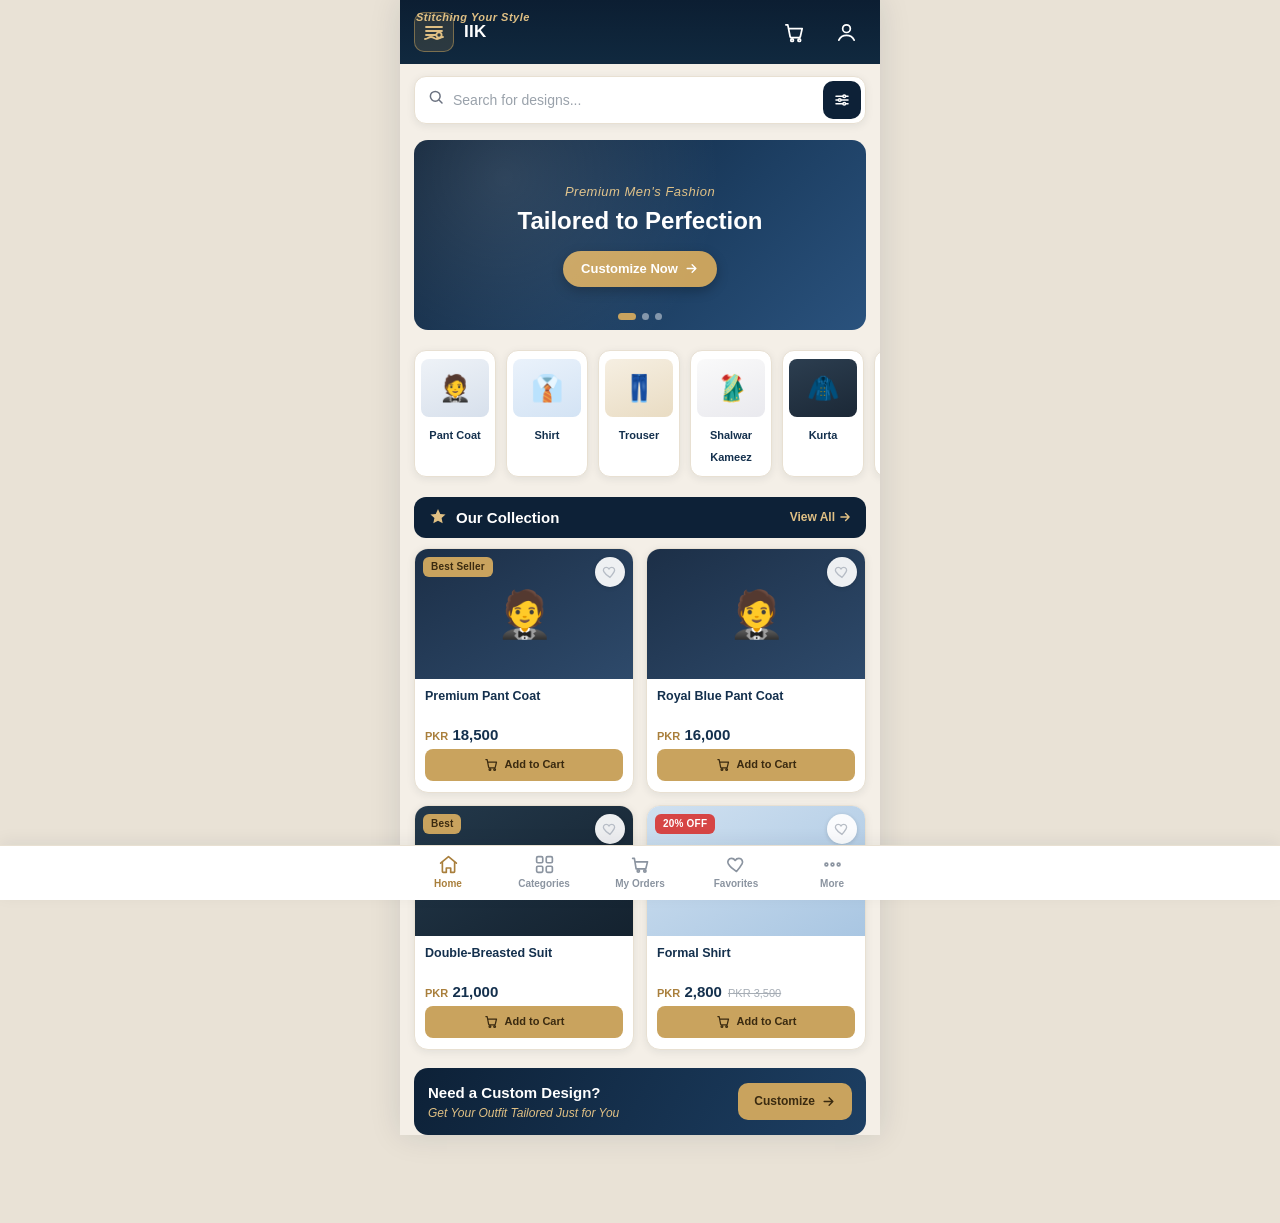
==== home.html @ 9b512584 "Add IIK storefront home page and complete shopping app - New single-page storefront: home.html, css/" ====
<!DOCTYPE html>
<html lang="en">
<head>
  <meta charset="utf-8">
  <meta name="viewport" content="width=device-width, initial-scale=1, viewport-fit=cover">
  <meta name="theme-color" content="#0d2137">
  <meta name="description" content="IIK — Stitching Your Style. Premium men's fashion and custom tailoring.">
  <title>IIK — Stitching Your Style</title>
  <link rel="manifest" href="manifest.json">
  <link rel="stylesheet" href="css/home.css">
</head>
<body>
<div class="shell">

  <!-- ===== Top bar ===== -->
  <header class="topbar">
    <div class="brand">
      <span class="logo" aria-hidden="true">
        <svg viewBox="0 0 24 24" fill="none" stroke="currentColor" stroke-width="1.8" stroke-linecap="round" stroke-linejoin="round">
          <path d="M4 7h16M4 11h16M4 15h10"/>
          <circle cx="17" cy="15" r="2.6"/>
          <path d="M3 19c3 0 3-2 6-2s3 2 6 2 3-2 6-2"/>
        </svg>
      </span>
      <span class="titles">
        <span class="name">IIK</span>
        <span class="tag">Stitching Your Style</span>
      </span>
    </div>
    <div class="top-actions">
      <button class="icon-btn" id="cartBtn" aria-label="Cart">
        <svg viewBox="0 0 24 24" fill="none" stroke="currentColor" stroke-width="1.8" stroke-linecap="round" stroke-linejoin="round">
          <path d="M3 4h2l2.4 12.2a1.5 1.5 0 0 0 1.5 1.2h7.7a1.5 1.5 0 0 0 1.5-1.2L20 8H6"/>
          <circle cx="9.5" cy="20" r="1.4"/><circle cx="17" cy="20" r="1.4"/>
        </svg>
        <span class="badge" id="cartCount">0</span>
      </button>
      <button class="icon-btn" id="accountBtn" aria-label="Account">
        <svg viewBox="0 0 24 24" fill="none" stroke="currentColor" stroke-width="1.8" stroke-linecap="round" stroke-linejoin="round">
          <circle cx="12" cy="8" r="4"/><path d="M4 20c1.5-3.4 4.4-5 8-5s6.5 1.6 8 5"/>
        </svg>
      </button>
    </div>
  </header>

  <!-- ===== Search ===== -->
  <div class="search-wrap">
    <label class="search">
      <span class="mag"><svg viewBox="0 0 24 24" fill="none" stroke="currentColor" stroke-width="2" stroke-linecap="round"><circle cx="11" cy="11" r="6.5"/><path d="m20 20-3.6-3.6"/></svg></span>
      <input type="search" id="searchInput" placeholder="Search for designs..." aria-label="Search for designs">
      <button class="filter" aria-label="Filters">
        <svg viewBox="0 0 24 24" fill="none" stroke="currentColor" stroke-width="2" stroke-linecap="round"><path d="M4 7h9M17 7h3M4 12h3M11 12h9M4 17h9M17 17h3"/><circle cx="15" cy="7" r="1.8"/><circle cx="9" cy="12" r="1.8"/><circle cx="15" cy="17" r="1.8"/></svg>
      </button>
    </label>
  </div>

  <!-- ===== Views ===== -->
  <main id="views">

    <!-- Home -->
    <section class="view" id="view-home">
      <div class="hero" id="hero">
        <div class="track" id="heroTrack">
          <div class="slide s1">
            <span class="kicker">Premium Men's Fashion</span>
            <span class="title">Tailored to Perfection</span>
            <button class="cta">Customize Now
              <svg viewBox="0 0 24 24" fill="none" stroke="currentColor" stroke-width="2.2" stroke-linecap="round" stroke-linejoin="round"><path d="M5 12h14m-6-6 6 6-6 6"/></svg>
            </button>
          </div>
          <div class="slide s2">
            <span class="kicker">Wedding &amp; Events</span>
            <span class="title">Made-to-Measure Suits</span>
            <button class="cta">Book a Fitting
              <svg viewBox="0 0 24 24" fill="none" stroke="currentColor" stroke-width="2.2" stroke-linecap="round" stroke-linejoin="round"><path d="M5 12h14m-6-6 6 6-6 6"/></svg>
            </button>
          </div>
          <div class="slide s3">
            <span class="kicker">Festive Collection</span>
            <span class="title">Elegant Shalwar Kameez</span>
            <button class="cta">Shop Now
              <svg viewBox="0 0 24 24" fill="none" stroke="currentColor" stroke-width="2.2" stroke-linecap="round" stroke-linejoin="round"><path d="M5 12h14m-6-6 6 6-6 6"/></svg>
            </button>
          </div>
        </div>
        <div class="dots" id="heroDots">
          <button class="on" aria-label="Slide 1"></button>
          <button aria-label="Slide 2"></button>
          <button aria-label="Slide 3"></button>
        </div>
      </div>

      <nav class="chips" id="home-chips" aria-label="Categories"></nav>

      <div class="section-head">
        <span class="left">
          <span class="star"><svg viewBox="0 0 24 24" fill="currentColor"><path d="M12 2.5l2.7 5.8 6.3.7-4.7 4.3 1.3 6.2L12 16.6 6.4 19.5l1.3-6.2L3 9l6.3-.7z"/></svg></span>
          Our Collection
        </span>
        <a class="view" href="#" id="viewAll">View All
          <svg viewBox="0 0 24 24" fill="none" stroke="currentColor" stroke-width="2.4" stroke-linecap="round" stroke-linejoin="round"><path d="M5 12h14m-6-6 6 6-6 6"/></svg>
        </a>
      </div>

      <div class="grid" id="home-grid"></div>

      <div class="promo">
        <div class="txt">
          <div class="h">Need a Custom Design?</div>
          <div class="s">Get Your Outfit Tailored Just for You</div>
        </div>
        <button class="btn">Customize
          <svg viewBox="0 0 24 24" fill="none" stroke="currentColor" stroke-width="2.2" stroke-linecap="round" stroke-linejoin="round"><path d="M5 12h14m-6-6 6 6-6 6"/></svg>
        </button>
      </div>
    </section>

    <!-- Categories -->
    <section class="view hidden" id="view-categories"></section>

    <!-- Product detail -->
    <section class="view hidden" id="view-product"></section>

    <!-- Cart -->
    <section class="view hidden" id="view-cart"></section>

    <!-- Favorites -->
    <section class="view hidden" id="view-favorites"></section>

    <!-- Orders -->
    <section class="view hidden" id="view-orders"></section>

    <!-- More -->
    <section class="view hidden" id="view-more"></section>

  </main>
</div><!-- /shell -->

<!-- ===== Bottom nav ===== -->
<nav class="bottomnav" aria-label="Main">
  <div class="inner">
    <a class="nav-item on" href="#" data-view="home">
      <svg viewBox="0 0 24 24" fill="none" stroke="currentColor" stroke-width="1.9" stroke-linecap="round" stroke-linejoin="round"><path d="M3 10.5 12 3l9 7.5"/><path d="M5 9.5V20a1 1 0 0 0 1 1h3.5v-5h5v5H18a1 1 0 0 0 1-1V9.5"/></svg>
      Home
    </a>
    <a class="nav-item" href="#" data-view="categories">
      <svg viewBox="0 0 24 24" fill="none" stroke="currentColor" stroke-width="1.9" stroke-linecap="round" stroke-linejoin="round"><rect x="3" y="3" width="7" height="7" rx="1.5"/><rect x="14" y="3" width="7" height="7" rx="1.5"/><rect x="3" y="14" width="7" height="7" rx="1.5"/><rect x="14" y="14" width="7" height="7" rx="1.5"/></svg>
      Categories
    </a>
    <a class="nav-item" href="#" data-view="orders">
      <svg viewBox="0 0 24 24" fill="none" stroke="currentColor" stroke-width="1.9" stroke-linecap="round" stroke-linejoin="round"><path d="M3 5h2l2 12h11l2-8H7"/><circle cx="9.5" cy="19.5" r="1.3"/><circle cx="17" cy="19.5" r="1.3"/></svg>
      My Orders
    </a>
    <a class="nav-item" href="#" data-view="favorites">
      <svg viewBox="0 0 24 24" fill="none" stroke="currentColor" stroke-width="1.9" stroke-linecap="round" stroke-linejoin="round"><path d="M12 20s-7-4.4-9.3-8.6C1 8.5 3 5 6.3 5c2 0 3.4 1.1 4.2 2.4.8-1.3 2.2-2.4 4.2-2.4C18 5 20 8.5 18.3 11.4 16 15.6 12 20 12 20z"/></svg>
      Favorites
    </a>
    <a class="nav-item" href="#" data-view="more">
      <svg viewBox="0 0 24 24" fill="none" stroke="currentColor" stroke-width="1.9" stroke-linecap="round" stroke-linejoin="round"><circle cx="5" cy="12" r="1.6"/><circle cx="12" cy="12" r="1.6"/><circle cx="19" cy="12" r="1.6"/></svg>
      More
    </a>
  </div>
</nav>

<div id="toast"></div>

<script src="js/store.js"></script>
<script>
/* Hero carousel (home view only) */
(function () {
  var track = document.getElementById('heroTrack');
  var dots = Array.prototype.slice.call(document.querySelectorAll('#heroDots button'));
  var idx = 0, timer;
  function go(i) {
    idx = (i + dots.length) % dots.length;
    track.style.transform = 'translateX(-' + (idx * 100) + '%)';
    dots.forEach(function (d, j) { d.classList.toggle('on', j === idx); });
  }
  function auto() { clearInterval(timer); timer = setInterval(function () { go(idx + 1); }, 4000); }
  dots.forEach(function (d, i) { d.addEventListener('click', function () { go(i); auto(); }); });
  auto();
  var viewAll = document.getElementById('viewAll');
  if (viewAll) viewAll.addEventListener('click', function (e) { e.preventDefault(); window.Store.show('categories'); });
  var customize = document.querySelector('.promo .btn');
  if (customize) customize.addEventListener('click', function () { window.Store.show('more'); });
})();
</script>
</body>
</html>
---- css/home.css ----
/* =====================================================================
   home.css — "Pakistan Tailor" storefront home page.
   Mobile-first, cream/navy/gold palette. Self-contained (no framework).
   ===================================================================== */
:root {
  --navy: #0d2137;
  --navy-2: #14304d;
  --navy-3: #1d3f63;
  --gold: #c9a35e;
  --gold-2: #e0c084;
  --gold-deep: #a97f3c;
  --cream: #f4efe7;
  --cream-2: #faf6ef;
  --card: #ffffff;
  --ink: #14304d;
  --ink-soft: #6b7280;
  --line: #e8e0d2;
  --red: #d64545;
  --radius: 14px;
  --shadow: 0 2px 8px rgba(13,33,55,.08);
  --maxw: 480px;
}

* { box-sizing: border-box; -webkit-tap-highlight-color: transparent; }
html, body { margin: 0; padding: 0; }
body {
  font-family: "Segoe UI", -apple-system, Roboto, Arial, sans-serif;
  background: #e9e2d6;
  color: var(--ink);
  line-height: 1.4;
  padding-bottom: 76px; /* room for bottom nav */
}
img { max-width: 100%; display: block; }
a { color: inherit; text-decoration: none; }
button { font: inherit; cursor: pointer; border: 0; background: none; }

.shell {
  max-width: var(--maxw);
  margin: 0 auto;
  background: var(--cream);
  min-height: 100vh;
  box-shadow: 0 0 30px rgba(13,33,55,.12);
}

/* ---------------- Top bar ---------------- */
.topbar {
  position: sticky; top: 0; z-index: 20;
  background: linear-gradient(180deg, #0c1e32, #10293f);
  color: #fff;
  padding: 12px 14px;
  display: flex; align-items: center; justify-content: space-between; gap: 12px;
}
.brand { display: flex; align-items: center; gap: 10px; }
.brand .logo {
  width: 40px; height: 40px; flex: none;
  display: grid; place-items: center;
  background: rgba(201,163,94,.16);
  border: 1px solid rgba(201,163,94,.5);
  border-radius: 10px;
  color: var(--gold-2);
}
.brand .logo svg { width: 24px; height: 24px; }
.brand .titles { line-height: 1.1; }
.brand .titles .name { font-weight: 800; font-size: 17px; letter-spacing: .3px; display: block; }
.brand .titles .tag { color: var(--gold-2); font-size: 11px; font-style: italic; letter-spacing: .5px; }
.top-actions { display: flex; align-items: center; gap: 12px; }
.icon-btn {
  position: relative;
  width: 40px; height: 40px;
  display: grid; place-items: center;
  color: #fff; border-radius: 10px;
}
.icon-btn svg { width: 23px; height: 23px; }
.icon-btn .badge {
  position: absolute; top: 4px; right: 4px;
  min-width: 17px; height: 17px; padding: 0 4px;
  background: var(--red); color: #fff;
  font-size: 10px; font-weight: 700; line-height: 17px;
  border-radius: 9px; text-align: center;
  border: 2px solid #10293f;
}

/* ---------------- Search ---------------- */
.search-wrap { padding: 12px 14px 4px; }
.search {
  display: flex; align-items: center; gap: 8px;
  background: var(--card);
  border: 1px solid var(--line);
  border-radius: 12px;
  padding: 4px 4px 4px 12px;
  box-shadow: var(--shadow);
}
.search .mag { color: var(--ink-soft); }
.search .mag svg { width: 18px; height: 18px; }
.search input {
  flex: 1; border: 0; outline: 0; background: none;
  font-size: 14px; color: var(--ink); padding: 8px 0;
}
.search input::placeholder { color: #9aa2ab; }
.search .filter {
  width: 38px; height: 38px; flex: none;
  display: grid; place-items: center;
  background: var(--navy); color: #fff; border-radius: 10px;
}
.search .filter svg { width: 18px; height: 18px; }

/* ---------------- Hero carousel ---------------- */
.hero { position: relative; margin: 12px 14px; border-radius: var(--radius); overflow: hidden; height: 190px; }
.hero .track { display: flex; height: 100%; transition: transform .5s ease; }
.hero .slide {
  flex: 0 0 100%; height: 100%;
  display: flex; flex-direction: column; justify-content: center; align-items: center;
  text-align: center; gap: 6px; padding: 20px;
  position: relative;
}
.slide.s1 { background: linear-gradient(135deg, #0d2137 0%, #1d3f63 60%, #2a527d 100%); }
.slide.s2 { background: linear-gradient(135deg, #3a2a14 0%, #7a5a24 55%, #a97f3c 100%); }
.slide.s3 { background: linear-gradient(135deg, #1a2b1a 0%, #2f4d2f 60%, #3f6a3f 100%); }
.hero .slide::after {
  content: ""; position: absolute; inset: 0;
  background: radial-gradient(circle at 20% 20%, rgba(255,255,255,.12), transparent 55%);
  pointer-events: none;
}
.hero .kicker { color: var(--gold-2); font-style: italic; font-size: 13px; letter-spacing: .5px; }
.hero .title { color: #fff; font-size: 24px; font-weight: 800; line-height: 1.15; max-width: 300px; }
.hero .cta {
  margin-top: 10px;
  background: var(--gold); color: #fff;
  padding: 9px 18px; border-radius: 999px;
  font-weight: 700; font-size: 13px;
  display: inline-flex; align-items: center; gap: 6px;
  box-shadow: 0 4px 12px rgba(0,0,0,.25);
}
.hero .cta svg { width: 15px; height: 15px; }
.hero .dots { position: absolute; bottom: 10px; left: 0; right: 0; display: flex; justify-content: center; gap: 6px; z-index: 2; }
.hero .dots button { width: 7px; height: 7px; border-radius: 50%; background: rgba(255,255,255,.45); padding: 0; }
.hero .dots button.on { background: var(--gold); width: 18px; border-radius: 5px; }

/* ---------------- Category chips ---------------- */
.chips {
  display: flex; gap: 10px; overflow-x: auto; padding: 8px 14px 14px;
  scrollbar-width: none;
}
.chips::-webkit-scrollbar { display: none; }
.chip {
  flex: 0 0 82px;
  background: var(--card); border: 1px solid var(--line);
  border-radius: 12px; padding: 8px 6px; text-align: center;
  box-shadow: var(--shadow);
}
.chip .thumb {
  height: 58px; border-radius: 8px;
  display: grid; place-items: center; font-size: 26px; margin-bottom: 6px;
}
.chip .label { font-size: 11px; font-weight: 700; color: var(--ink); }
.thumb.t-navy { background: linear-gradient(160deg, #eef2f7, #d7e0ec); }
.thumb.t-blue { background: linear-gradient(160deg, #eaf2fb, #d3e3f4); }
.thumb.t-tan  { background: linear-gradient(160deg, #f6efe2, #e9dcc3); }
.thumb.t-white{ background: linear-gradient(160deg, #fafafa, #e9e9ee); }
.thumb.t-dark { background: linear-gradient(160deg, #2c3e50, #1b2836); }
.thumb.t-gold { background: linear-gradient(160deg, #efe3c8, #dcc79c); }

/* ---------------- Section header ---------------- */
.section-head {
  display: flex; align-items: center; justify-content: space-between;
  background: var(--navy); color: #fff;
  margin: 6px 14px; padding: 10px 14px; border-radius: 12px;
}
.section-head .left { display: flex; align-items: center; gap: 8px; font-weight: 800; font-size: 15px; }
.section-head .star { color: var(--gold-2); display: grid; place-items: center; }
.section-head .star svg { width: 20px; height: 20px; }
.section-head .view { color: var(--gold-2); font-size: 12px; font-weight: 600; display: flex; align-items: center; gap: 3px; }
.section-head .view svg { width: 14px; height: 14px; }

/* ---------------- Product grid ---------------- */
.grid {
  display: grid; grid-template-columns: 1fr 1fr; gap: 12px;
  padding: 4px 14px 6px;
}
.card {
  background: var(--card); border: 1px solid var(--line);
  border-radius: var(--radius); overflow: hidden; box-shadow: var(--shadow);
  display: flex; flex-direction: column;
}
.card .media { position: relative; height: 130px; display: grid; place-items: center; }
.card .media .ph { font-size: 46px; }
.card .media img, .card .media .ph { transition: transform .2s; }
.card:hover .media img, .card:hover .media .ph { transform: scale(1.05); }
.m-navy  { background: linear-gradient(150deg, #1c2f47, #2e4a6b); }
.m-blue  { background: linear-gradient(150deg, #cfe0f0, #a9c6e2); }
.m-tan   { background: linear-gradient(150deg, #d9c9a6, #c2ab7c); }
.m-dark  { background: linear-gradient(150deg, #23384a, #14222f); }
.m-green { background: linear-gradient(150deg, #24402e, #16291b); }
.tag {
  position: absolute; top: 8px; left: 8px; z-index: 2;
  font-size: 10px; font-weight: 800; padding: 3px 8px; border-radius: 6px;
  color: #fff; letter-spacing: .2px;
}
.tag.bestseller { background: var(--gold); color: #3a2a10; }
.tag.off { background: var(--red); }
.heart {
  position: absolute; top: 8px; right: 8px; z-index: 2;
  width: 30px; height: 30px; border-radius: 50%;
  background: rgba(255,255,255,.92); color: #b7bdc6;
  display: grid; place-items: center; box-shadow: 0 1px 4px rgba(0,0,0,.15);
}
.heart svg { width: 16px; height: 16px; }
.heart.on { color: var(--red); }
.card .body { padding: 9px 10px 11px; display: flex; flex-direction: column; gap: 4px; flex: 1; }
.card .name { font-size: 12.5px; font-weight: 700; color: var(--ink); min-height: 2.6em; }
.price-row { display: flex; align-items: baseline; gap: 6px; }
.price { font-size: 15px; font-weight: 800; color: var(--ink); }
.price .cur { color: var(--gold-deep); font-size: 11px; font-weight: 700; }
.old { font-size: 11px; color: #a6adb5; text-decoration: line-through; }
.add-cart {
  margin-top: auto;
  display: flex; align-items: center; justify-content: center; gap: 6px;
  background: var(--gold); color: #3a2a10;
  font-size: 11px; font-weight: 800; padding: 8px 6px; border-radius: 8px;
}
.add-cart svg { width: 15px; height: 15px; }
.add-cart:active { transform: scale(.98); background: var(--gold-deep); color: #fff; }

/* ---------------- Custom design banner ---------------- */
.promo {
  margin: 12px 14px;
  background: linear-gradient(120deg, #0d2137, #1d3f63);
  border-radius: var(--radius);
  padding: 14px 14px;
  display: flex; align-items: center; justify-content: space-between; gap: 12px;
  color: #fff;
}
.promo .txt .h { font-weight: 800; font-size: 15px; }
.promo .txt .s { color: var(--gold-2); font-style: italic; font-size: 12px; margin-top: 2px; }
.promo .btn {
  flex: none;
  background: var(--gold); color: #3a2a10;
  font-weight: 800; font-size: 12px; padding: 10px 16px; border-radius: 10px;
  display: inline-flex; align-items: center; gap: 6px; white-space: nowrap;
}
.promo .btn svg { width: 15px; height: 15px; }

/* ---------------- Bottom nav ---------------- */
.bottomnav {
  position: fixed; bottom: 0; left: 0; right: 0; z-index: 30;
  display: flex; justify-content: center;
  background: #fff; border-top: 1px solid var(--line);
  box-shadow: 0 -4px 16px rgba(13,33,55,.06);
}
.bottomnav .inner {
  max-width: var(--maxw); width: 100%;
  display: flex;
}
.nav-item {
  flex: 1; display: flex; flex-direction: column; align-items: center; gap: 2px;
  padding: 8px 2px 9px; color: #8b94a0; font-size: 10px; font-weight: 600;
}
.nav-item svg { width: 21px; height: 21px; }
.nav-item.on { color: var(--gold-deep); }

/* ---------------- Toast ---------------- */
#toast {
  position: fixed; bottom: 84px; left: 50%; transform: translateX(-50%);
  background: var(--navy); color: #fff; font-size: 13px;
  padding: 9px 16px; border-radius: 999px; box-shadow: var(--shadow);
  opacity: 0; pointer-events: none; transition: opacity .25s, transform .25s;
  z-index: 50; white-space: nowrap;
}
#toast.show { opacity: 1; transform: translateX(-50%) translateY(-6px); }

/* ---------------- Views / router ---------------- */
.view { display: block; }
.hidden { display: none !important; }
.m-white { background: linear-gradient(150deg, #f4f6f9, #dbe2ea); }

.page-head {
  display: flex; align-items: center; gap: 10px;
  padding: 12px 14px;
}
.page-head h1 { font-size: 18px; margin: 0; color: var(--ink); }
.page-head .back {
  width: 38px; height: 38px; border-radius: 10px;
  background: var(--card); border: 1px solid var(--line);
  color: var(--ink); font-size: 18px; font-weight: 700;
  display: grid; place-items: center; box-shadow: var(--shadow);
}

.btn-primary {
  display: flex; align-items: center; justify-content: center; gap: 8px;
  width: 100%; margin-top: 12px;
  background: var(--gold); color: #3a2a10;
  font-weight: 800; font-size: 14px; padding: 13px; border-radius: 12px;
}
.btn-primary svg { width: 18px; height: 18px; }
.btn-primary:active { transform: scale(.99); background: var(--gold-deep); color: #fff; }
.btn-ghost {
  display: flex; align-items: center; justify-content: center; gap: 8px;
  width: 100%; margin-top: 10px;
  background: var(--card); color: var(--ink);
  font-weight: 700; font-size: 14px; padding: 12px; border-radius: 12px;
  border: 1.5px solid var(--line);
}
.btn-ghost svg { width: 18px; height: 18px; }
.btn-ghost:active { background: var(--cream-2); }

/* ---------------- Empty state ---------------- */
.empty { text-align: center; padding: 60px 24px; color: var(--ink-soft); }
.empty .empty-ico { font-size: 52px; margin-bottom: 10px; }
.empty p { font-weight: 700; color: var(--ink); margin: 0 0 6px; }

/* ---------------- Categories ---------------- */
.cat-title { font-weight: 800; font-size: 15px; padding: 6px 14px; color: var(--ink); }
.cat-list { padding: 4px 14px; display: flex; flex-direction: column; gap: 10px; }
.cat-row {
  display: flex; align-items: center; gap: 12px;
  background: var(--card); border: 1px solid var(--line);
  border-radius: 12px; padding: 10px 12px; box-shadow: var(--shadow);
}
.cat-row .thumb { width: 46px; height: 46px; flex: none; border-radius: 10px; display: grid; place-items: center; font-size: 22px; }
.cat-name { font-weight: 700; font-size: 14px; }
.cat-count { margin-left: auto; color: var(--ink-soft); font-size: 12px; }
.chev { color: var(--ink-soft); font-size: 18px; font-weight: 700; }

/* ---------------- Product detail ---------------- */
.detail-media { height: 240px; display: grid; place-items: center; margin: 0 14px; border-radius: var(--radius); }
.detail-media .ph-big { font-size: 88px; }
.detail-body { padding: 14px 16px 20px; }
.detail-name { font-size: 20px; font-weight: 800; color: var(--ink); }
.detail-cat { color: var(--ink-soft); font-size: 13px; margin-top: 2px; }
.detail-price { margin-top: 10px; display: flex; align-items: baseline; gap: 8px; }
.detail-price .price { font-size: 22px; }
.detail-price .cur { color: var(--gold-deep); font-size: 13px; font-weight: 700; }
.detail-desc { color: var(--ink-soft); font-size: 14px; margin: 12px 0 4px; }

/* ---------------- Cart ---------------- */
.cart-list { padding: 0 14px; display: flex; flex-direction: column; gap: 10px; }
.cart-row {
  display: flex; align-items: center; gap: 10px; position: relative;
  background: var(--card); border: 1px solid var(--line);
  border-radius: 12px; padding: 10px; box-shadow: var(--shadow);
}
.cart-thumb { width: 54px; height: 54px; flex: none; border-radius: 10px; display: grid; place-items: center; font-size: 26px; }
.cart-info { flex: 1; min-width: 0; }
.cart-name { font-weight: 700; font-size: 13px; color: var(--ink); }
.cart-price { color: var(--ink-soft); font-size: 12px; margin: 2px 0 6px; }
.qty { display: inline-flex; align-items: center; gap: 10px; }
.qty-btn { width: 26px; height: 26px; border-radius: 7px; background: var(--cream); border: 1px solid var(--line); font-size: 16px; line-height: 1; color: var(--ink); }
.qty span { font-weight: 700; min-width: 16px; text-align: center; }
.cart-line { font-weight: 800; font-size: 13px; color: var(--ink); }
.cart-remove { position: absolute; top: 6px; right: 8px; color: var(--ink-soft); font-size: 12px; }
.cart-summary {
  position: sticky; bottom: 70px; margin: 14px; padding: 14px;
  background: var(--card); border: 1px solid var(--line); border-radius: 14px; box-shadow: var(--shadow-lg);
}
.sum-row { display: flex; justify-content: space-between; align-items: center; font-size: 15px; }
.sum-row b { font-size: 18px; color: var(--ink); }

/* ---------------- Orders ---------------- */
.orders-list { padding: 4px 14px; display: flex; flex-direction: column; gap: 12px; }
.order-card { background: var(--card); border: 1px solid var(--line); border-radius: 12px; padding: 12px; box-shadow: var(--shadow); }
.order-top { display: flex; justify-content: space-between; align-items: center; }
.order-status { background: var(--ok-soft, #e7f5ea); color: var(--ok, #15803d); font-size: 11px; font-weight: 700; padding: 3px 8px; border-radius: 999px; }
.order-date { color: var(--ink-soft); font-size: 12px; margin: 3px 0 8px; }
.order-items { border-top: 1px dashed var(--line); padding-top: 8px; display: flex; flex-direction: column; gap: 4px; }
.oi { display: flex; justify-content: space-between; font-size: 13px; color: var(--ink); }
.order-total { text-align: right; margin-top: 8px; font-size: 13px; color: var(--ink-soft); }
.order-total b { color: var(--ink); font-size: 15px; }

/* ---------------- More / profile ---------------- */
.profile { display: flex; align-items: center; gap: 12px; margin: 6px 14px 14px; background: var(--card); border: 1px solid var(--line); border-radius: 12px; padding: 14px; box-shadow: var(--shadow); }
.avatar { width: 52px; height: 52px; border-radius: 50%; background: var(--navy); color: var(--gold-2); display: grid; place-items: center; font-weight: 800; font-size: 18px; }
.profile-name { font-weight: 800; font-size: 15px; color: var(--ink); }
.profile-sub { color: var(--ink-soft); font-size: 12px; }
.menu { margin: 0 14px 14px; background: var(--card); border: 1px solid var(--line); border-radius: 12px; overflow: hidden; box-shadow: var(--shadow); }
.menu-row { display: flex; align-items: center; gap: 10px; padding: 13px 14px; font-size: 14px; font-weight: 600; color: var(--ink); border-bottom: 1px solid var(--line); }
.menu-row:last-child { border-bottom: 0; }
.menu-row span { width: 22px; text-align: center; }
.menu-row .chev { margin-left: auto; }
.menu-row.muted { color: var(--ink-soft); font-size: 12px; justify-content: center; border-bottom: 0; }
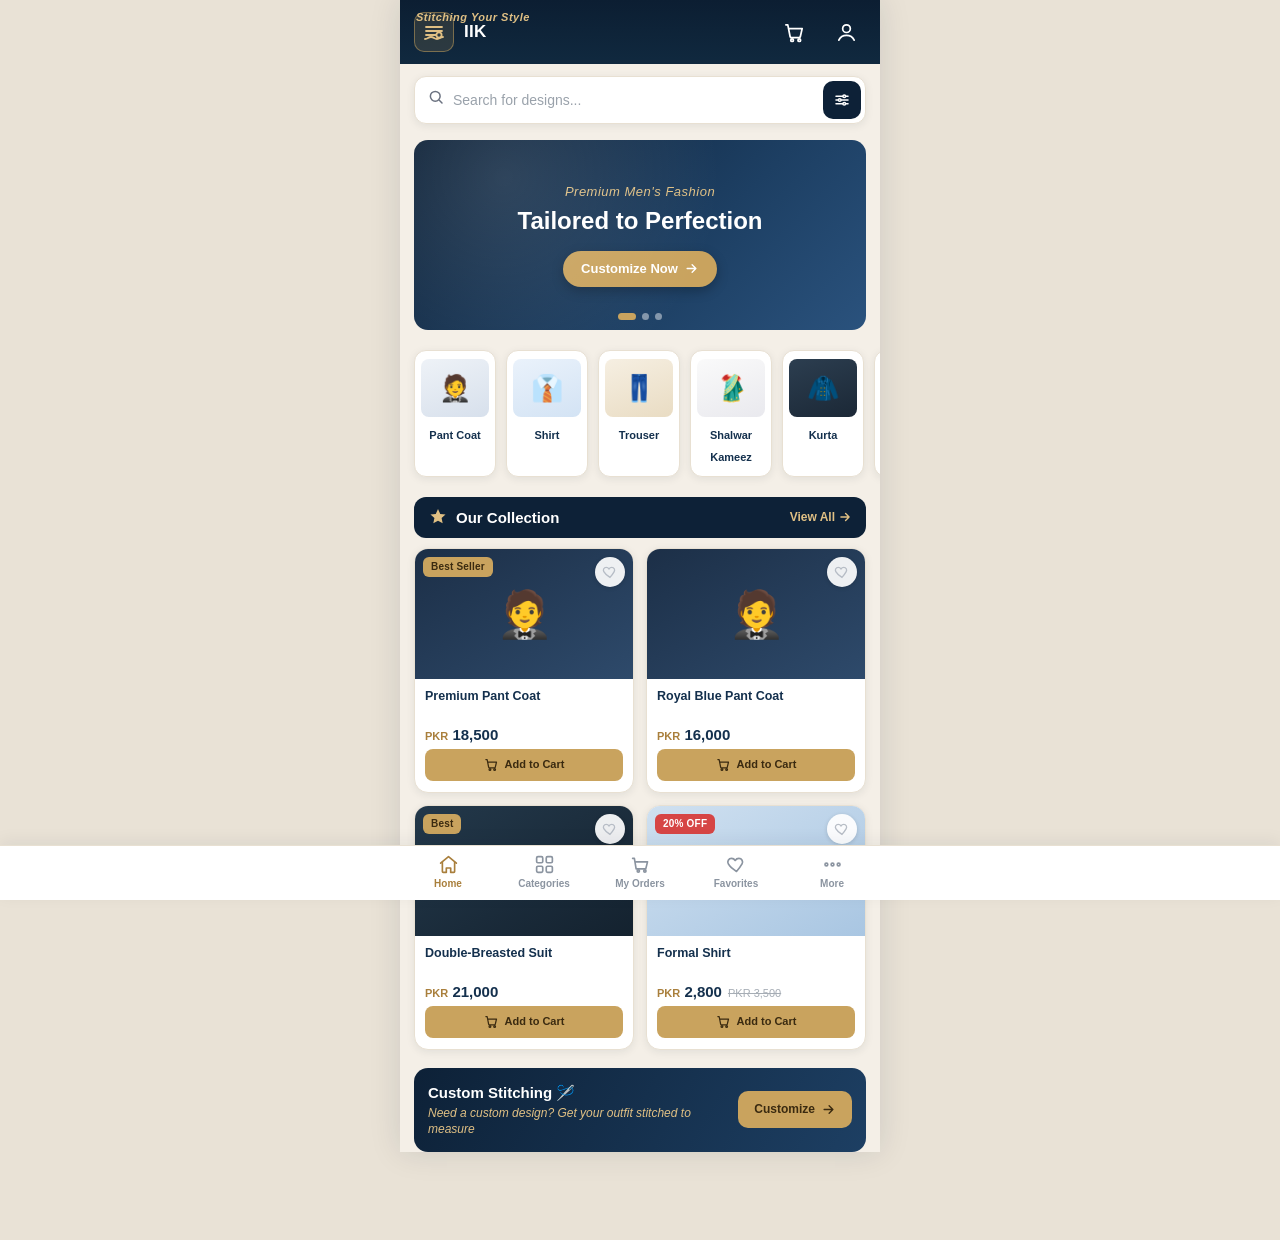
==== commit 933ef79c: "Add Custom Stitching flow to the storefront - New Custom Stitching wizard: choose garment, enter mea" ====
--- a/home.html
+++ b/home.html
@@ -106,10 +106,10 @@
 
       <div class="promo">
         <div class="txt">
-          <div class="h">Need a Custom Design?</div>
-          <div class="s">Get Your Outfit Tailored Just for You</div>
+          <div class="h">Custom Stitching 🪡</div>
+          <div class="s">Need a custom design? Get your outfit stitched to measure</div>
         </div>
-        <button class="btn">Customize
+        <button class="btn" id="customizeBtn">Customize
           <svg viewBox="0 0 24 24" fill="none" stroke="currentColor" stroke-width="2.2" stroke-linecap="round" stroke-linejoin="round"><path d="M5 12h14m-6-6 6 6-6 6"/></svg>
         </button>
       </div>
@@ -132,6 +132,9 @@
 
     <!-- More -->
     <section class="view hidden" id="view-more"></section>
+
+    <!-- Custom stitching wizard -->
+    <section class="view hidden" id="view-custom"></section>
 
   </main>
 </div><!-- /shell -->
@@ -181,8 +184,8 @@
   auto();
   var viewAll = document.getElementById('viewAll');
   if (viewAll) viewAll.addEventListener('click', function (e) { e.preventDefault(); window.Store.show('categories'); });
-  var customize = document.querySelector('.promo .btn');
-  if (customize) customize.addEventListener('click', function () { window.Store.show('more'); });
+  var customize = document.getElementById('customizeBtn');
+  if (customize) customize.addEventListener('click', function () { window.Store.show('custom'); });
 })();
 </script>
 </body>
--- a/css/home.css
+++ b/css/home.css
@@ -377,3 +377,48 @@
 .menu-row span { width: 22px; text-align: center; }
 .menu-row .chev { margin-left: auto; }
 .menu-row.muted { color: var(--ink-soft); font-size: 12px; justify-content: center; border-bottom: 0; }
+
+/* ---------------- Custom stitching wizard ---------------- */
+.steps { display: flex; gap: 6px; margin: 4px 14px 14px; }
+.steps span {
+  flex: 1; text-align: center; font-size: 11px; font-weight: 700;
+  padding: 8px 4px; border-radius: 8px; background: var(--card);
+  border: 1px solid var(--line); color: var(--ink-soft);
+}
+.steps span.on { background: var(--navy); color: var(--gold-2); border-color: var(--navy); }
+.custom-garments { display: grid; grid-template-columns: 1fr 1fr; gap: 10px; padding: 0 14px; }
+.cg {
+  display: flex; flex-direction: column; align-items: center; gap: 4px;
+  background: var(--card); border: 1px solid var(--line); border-radius: 12px;
+  padding: 16px 8px; box-shadow: var(--shadow);
+}
+.cg:active { border-color: var(--gold); }
+.cg-emoji { font-size: 34px; }
+.cg-emoji.big { font-size: 40px; }
+.cg-label { font-weight: 800; font-size: 13px; color: var(--ink); }
+.cg-price { color: var(--ink-soft); font-size: 11px; }
+.custom-note { color: var(--ink-soft); font-size: 12px; text-align: center; padding: 10px 14px 0; }
+.custom-garment-head { display: flex; align-items: center; gap: 12px; padding: 4px 16px 8px; }
+.custom-garment-head b { font-size: 16px; color: var(--ink); }
+.mf-grid { display: grid; grid-template-columns: 1fr 1fr; gap: 10px; padding: 0 14px; }
+.mf { display: flex; flex-direction: column; gap: 4px; }
+.mf span { font-size: 12px; font-weight: 600; color: var(--ink-soft); }
+.mf input, .mf textarea {
+  background: var(--card); border: 1px solid var(--line); border-radius: 10px;
+  padding: 11px 12px; font-size: 14px; color: var(--ink); width: 100%;
+}
+.mf input:focus, .mf textarea:focus { border-color: var(--gold); outline: none; }
+.mf.notes { margin: 12px 14px 0; width: calc(100% - 28px); }
+.custom-sub { font-size: 13px; font-weight: 800; color: var(--ink); padding: 14px 16px 6px; }
+.fchips { display: flex; flex-wrap: wrap; gap: 8px; padding: 0 14px; }
+.fchip {
+  padding: 8px 14px; border-radius: 999px; font-size: 13px; font-weight: 600;
+  background: var(--card); border: 1px solid var(--line); color: var(--ink);
+}
+.fchip.on { background: var(--gold); border-color: var(--gold-deep); color: #3a2a10; }
+.review-card {
+  margin: 4px 14px; padding: 14px; background: var(--card);
+  border: 1px solid var(--line); border-radius: 12px; box-shadow: var(--shadow);
+}
+.review-card .hint { font-size: 11px; color: var(--ink-soft); font-weight: 500; }
+.btn-primary, .btn-ghost { margin-left: 14px; width: calc(100% - 28px); }
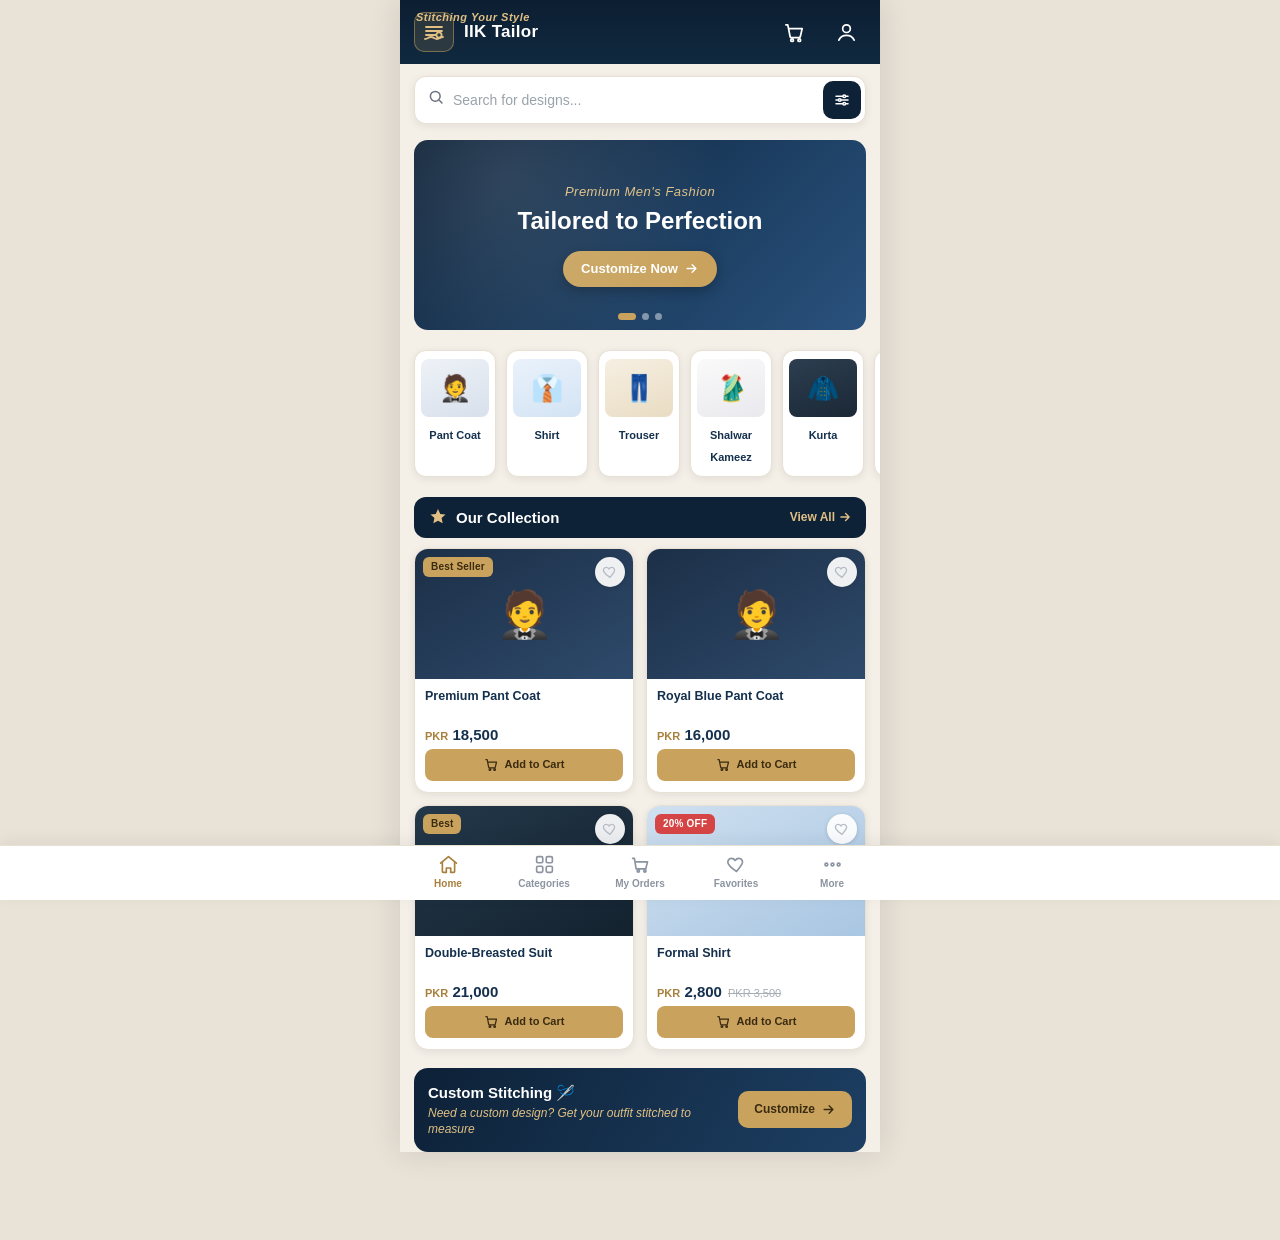
==== commit 4e4b262c: "Brand as IIK Tailor + real product photos - Brand renamed to "IIK Tailor" (home, manifest, store lis" ====
--- a/home.html
+++ b/home.html
@@ -4,8 +4,8 @@
   <meta charset="utf-8">
   <meta name="viewport" content="width=device-width, initial-scale=1, viewport-fit=cover">
   <meta name="theme-color" content="#0d2137">
-  <meta name="description" content="IIK — Stitching Your Style. Premium men's fashion and custom tailoring.">
-  <title>IIK — Stitching Your Style</title>
+  <meta name="description" content="IIK Tailor — Stitching Your Style. Premium men's fashion and custom tailoring.">
+  <title>IIK Tailor — Stitching Your Style</title>
   <link rel="manifest" href="manifest.json">
   <link rel="stylesheet" href="css/home.css">
 </head>
@@ -23,7 +23,7 @@
         </svg>
       </span>
       <span class="titles">
-        <span class="name">IIK</span>
+        <span class="name">IIK Tailor</span>
         <span class="tag">Stitching Your Style</span>
       </span>
     </div>
--- a/css/home.css
+++ b/css/home.css
@@ -422,3 +422,13 @@
 }
 .review-card .hint { font-size: 11px; color: var(--ink-soft); font-weight: 500; }
 .btn-primary, .btn-ghost { margin-left: 14px; width: calc(100% - 28px); }
+
+/* ---------------- Product photos ---------------- */
+.media, .detail-media { position: relative; overflow: hidden; }
+.media .ph-img, .detail-media .ph-img {
+  position: absolute; inset: 0; width: 100%; height: 100%;
+  object-fit: cover; z-index: 1; border-radius: inherit;
+}
+.media .tag, .media .heart, .detail-media .tag { z-index: 2; }
+.media .heart { position: absolute; z-index: 2; }
+.media .tag { position: absolute; z-index: 2; }
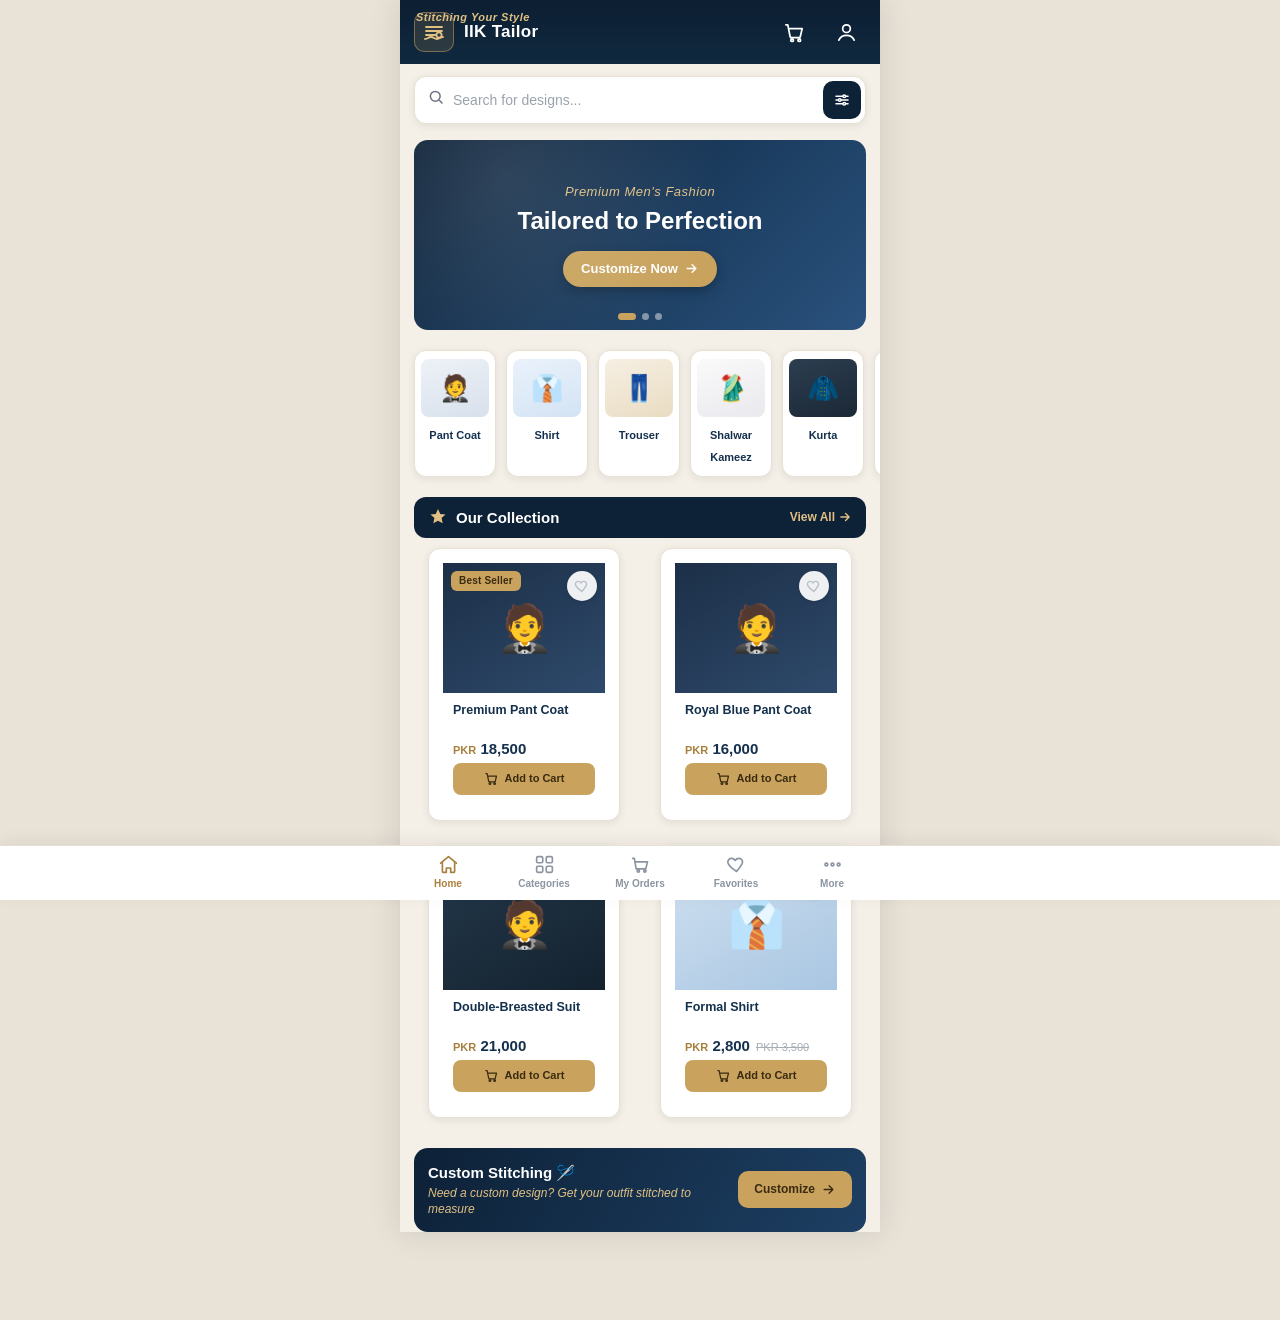
==== commit 0427c593: "Add Owner/Manager dashboard, measurement desk, and catalog photo manager - Owner/Manager section (Da" ====
--- a/home.html
+++ b/home.html
@@ -136,6 +136,9 @@
     <!-- Custom stitching wizard -->
     <section class="view hidden" id="view-custom"></section>
 
+    <!-- Owner / Manager dashboard -->
+    <section class="view hidden" id="view-manager"></section>
+
   </main>
 </div><!-- /shell -->
 
--- a/css/home.css
+++ b/css/home.css
@@ -432,3 +432,110 @@
 .media .tag, .media .heart, .detail-media .tag { z-index: 2; }
 .media .heart { position: absolute; z-index: 2; }
 .media .tag { position: absolute; z-index: 2; }
+
+/* ---------------- Custom stitching note + shop toggle ---------------- */
+.meas-note {
+  margin: 4px 14px 10px; padding: 11px 12px; border-radius: 10px;
+  background: var(--cream-2); border: 1px solid var(--line);
+  color: var(--ink); font-size: 12.5px; line-height: 1.5;
+}
+.meas-note.ok { background: var(--ok-soft, #e7f5ea); border-color: #cbe8d3; }
+.shopmeas {
+  display: flex; align-items: center; gap: 8px; margin: 10px 14px;
+  font-size: 13px; font-weight: 700; color: var(--ink);
+}
+.shopmeas input { width: 18px; height: 18px; accent-color: var(--gold-deep); }
+
+/* ---------------- Shared: buttons, rows, titles ---------------- */
+button.menu-row { width: 100%; background: none; border: 0; font: inherit; text-align: left; cursor: pointer; }
+.pad { padding: 0 14px; }
+.pad .btn-primary { margin: 0; width: 100%; }
+.sec-title { font-size: 11px; font-weight: 800; letter-spacing: .08em; color: var(--ink-soft); padding: 14px 16px 8px; }
+.avatar.sm { width: 42px; height: 42px; font-size: 14px; }
+.empty.small { padding: 30px 16px; }
+.empty .sub { font-size: 12px; color: var(--ink-soft); margin: 4px 0 10px; }
+.btn-small {
+  padding: 7px 12px; border-radius: 8px; font-size: 12px; font-weight: 700;
+  background: var(--card); border: 1px solid var(--line); color: var(--ink);
+}
+.btn-small.solid { background: var(--navy); color: var(--gold-2); border-color: var(--navy); }
+
+/* ---------------- Customer list ---------------- */
+.cust-list { padding: 0 14px; display: flex; flex-direction: column; gap: 10px; }
+.cust-row {
+  display: flex; align-items: center; gap: 12px; width: 100%;
+  background: var(--card); border: 1px solid var(--line); border-radius: 12px;
+  padding: 10px 12px; box-shadow: var(--shadow); text-align: left;
+}
+.cust-row .cust-info { flex: 1; min-width: 0; display: flex; flex-direction: column; }
+.cust-row .cust-info b { font-size: 14px; color: var(--ink); }
+.cust-row .cust-info span { font-size: 12px; color: var(--ink-soft); }
+.cust-meta { font-size: 11px; color: var(--ink-soft); }
+
+/* ---------------- Manager dashboard ---------------- */
+.mtabs { display: flex; gap: 4px; padding: 0 12px 10px; }
+.mtab {
+  flex: 1; padding: 8px 2px; font-size: 11px; font-weight: 800; color: var(--ink-soft);
+  background: var(--card); border: 1px solid var(--line); border-radius: 8px; text-align: center;
+}
+.mtab.on { background: var(--navy); color: var(--gold-2); border-color: var(--navy); }
+.stat-grid { display: grid; grid-template-columns: 1fr 1fr; gap: 10px; padding: 0 14px; }
+.stat { background: var(--card); border: 1px solid var(--line); border-radius: 12px; padding: 14px; box-shadow: var(--shadow); }
+.stat-num { display: block; font-size: 22px; font-weight: 800; color: var(--ink); }
+.stat-label { font-size: 12px; color: var(--ink-soft); }
+.stat .stat-num.red { color: #c0392b; }
+.stat .stat-num.green { color: #1e7e34; }
+.stat .stat-num.amber { color: #b45309; }
+.search.mg { margin: 0 14px 10px; }
+.ord-list { padding: 0 14px; display: flex; flex-direction: column; gap: 10px; }
+.ord-row {
+  display: flex; align-items: center; gap: 12px; width: 100%;
+  background: var(--card); border: 1px solid var(--line); border-radius: 12px;
+  padding: 10px 12px; box-shadow: var(--shadow); text-align: left;
+}
+.ord-row .ord-info { flex: 1; min-width: 0; display: flex; flex-direction: column; }
+.ord-row .ord-info b { font-size: 14px; color: var(--ink); }
+.ord-row .ord-info span { font-size: 12px; color: var(--ink-soft); }
+.ord-badge { font-size: 10.5px; font-weight: 800; padding: 4px 8px; border-radius: 999px; white-space: nowrap; }
+.ord-badge.stitch { background: #fdf0d5; color: #b45309; }
+.ord-badge.warn { background: #fbe3e1; color: #c0392b; }
+.ord-badge.ok { background: var(--ok-soft, #e7f5ea); color: var(--ok, #15803d); }
+
+/* ---------------- Manager order detail ---------------- */
+.mg-order-head { display: flex; align-items: center; gap: 10px; padding: 4px 14px 8px; }
+.mg-order-head b { font-size: 16px; color: var(--ink); }
+.back.sm { width: auto; height: auto; padding: 6px 12px; font-size: 13px; border-radius: 8px; display: inline-flex; align-items: center; gap: 4px; }
+.cust-card { display: flex; align-items: center; gap: 12px; margin: 0 14px 10px; background: var(--card); border: 1px solid var(--line); border-radius: 12px; padding: 12px; box-shadow: var(--shadow); }
+.cust-card .cust-info { flex: 1; min-width: 0; }
+.cust-card .cust-info b { display: block; font-size: 15px; color: var(--ink); }
+.cust-card .cust-info span { font-size: 12px; color: var(--ink-soft); }
+.kv-card { margin: 0 14px 10px; background: var(--card); border: 1px solid var(--line); border-radius: 12px; padding: 6px 14px; box-shadow: var(--shadow); }
+.kv { display: flex; justify-content: space-between; align-items: center; padding: 9px 0; border-bottom: 1px dashed var(--line); font-size: 13px; }
+.kv:last-child { border-bottom: 0; }
+.kv span { color: var(--ink-soft); }
+.kv b { color: var(--ink); }
+.kv b.bal { color: #c0392b; }
+.card { margin: 0 14px 12px; background: var(--card); border: 1px solid var(--line); border-radius: 12px; padding: 14px; box-shadow: var(--shadow); }
+.card-title { font-size: 15px; font-weight: 800; color: var(--ink); margin-bottom: 10px; }
+.card .mf { margin: 0 0 10px; }
+.card .order-items { border-top: 0; padding: 0 0 6px; }
+.row2 { display: flex; gap: 10px; margin-top: 4px; }
+.row2 .btn-small { flex: 1; }
+.meas-hist { display: flex; align-items: center; justify-content: space-between; gap: 10px; }
+.pill { font-size: 11px; font-weight: 700; padding: 4px 8px; border-radius: 999px; background: var(--cream-2); color: var(--ink-soft); }
+.pill.warn { background: #fdf0d5; color: #b45309; }
+.pill.ok { background: var(--ok-soft, #e7f5ea); color: var(--ok, #15803d); }
+.mf select { background: var(--card); border: 1px solid var(--line); border-radius: 10px; padding: 11px 12px; font-size: 14px; color: var(--ink); width: 100%; }
+.thumb.img { padding: 0; overflow: hidden; }
+.thumb.img img { width: 100%; height: 100%; object-fit: cover; display: block; }
+
+/* ---------------- Photo editor modal ---------------- */
+.modal { position: fixed; inset: 0; background: rgba(13, 33, 55, .45); display: grid; place-items: center; z-index: 50; padding: 20px; }
+.modal-box { background: var(--bg); border-radius: 16px; padding: 16px; width: 100%; max-width: 360px; }
+.modal-title { font-weight: 800; font-size: 15px; color: var(--ink); margin-bottom: 10px; }
+.ph-preview { height: 150px; border-radius: 12px; overflow: hidden; background: var(--cream-2); display: grid; place-items: center; margin-bottom: 10px; border: 1px solid var(--line); }
+.ph-preview img { width: 100%; height: 100%; object-fit: cover; }
+.filebtn { cursor: pointer; }
+.filebtn input { display: none; }
+.chip .thumb { position: relative; overflow: hidden; }
+.chip-img { position: absolute; inset: 0; width: 100%; height: 100%; object-fit: cover; border-radius: inherit; }
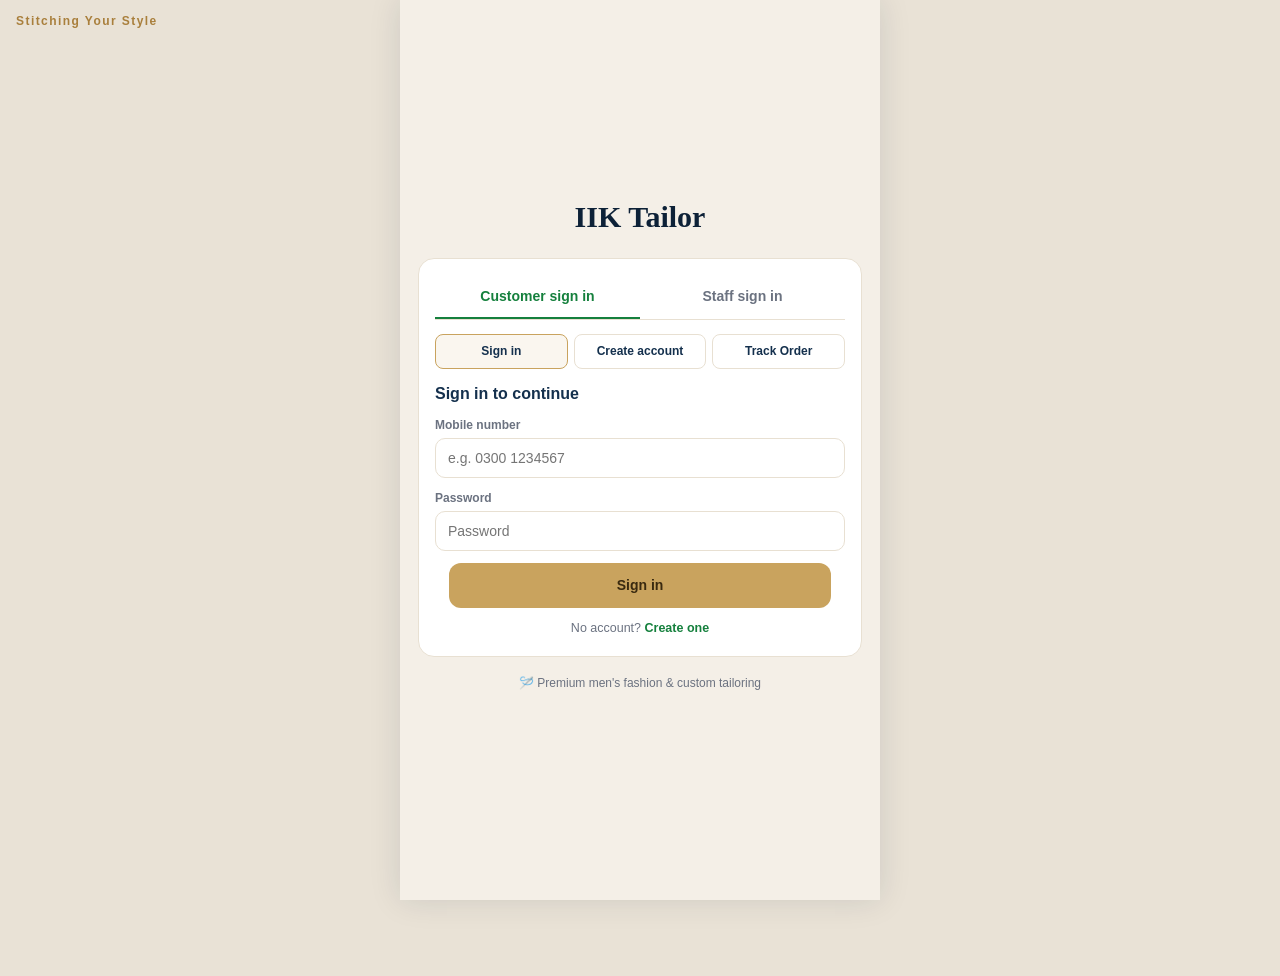
==== commit 44d3f96c: "Add customer/staff sign-in, full catalog manager, and Customize on products - Sign-in screen (Custom" ====
--- a/home.html
+++ b/home.html
@@ -56,6 +56,9 @@
 
   <!-- ===== Views ===== -->
   <main id="views">
+
+    <!-- Sign in (Customer / Staff) -->
+    <section class="view hidden" id="view-login"></section>
 
     <!-- Home -->
     <section class="view" id="view-home">
--- a/css/home.css
+++ b/css/home.css
@@ -539,3 +539,38 @@
 .filebtn input { display: none; }
 .chip .thumb { position: relative; overflow: hidden; }
 .chip-img { position: absolute; inset: 0; width: 100%; height: 100%; object-fit: cover; border-radius: inherit; }
+
+/* ---------------- Card buttons (Add to Cart + Customize) ---------------- */
+.card-btns { display: flex; gap: 6px; margin-top: 8px; }
+.card-btns .add-cart { flex: 1; margin-top: 0; }
+.add-cart.ghost { background: var(--card); border: 1px solid var(--line); color: var(--ink); }
+.add-cart.ghost:active { background: var(--cream-2); }
+
+/* ---------------- Order filters + catalog rows ---------------- */
+.ofilters { display: flex; flex-wrap: wrap; gap: 6px; padding: 0 14px 10px; }
+.pill-btn { padding: 7px 12px; border-radius: 999px; font-size: 12px; font-weight: 700; background: var(--card); border: 1px solid var(--line); color: var(--ink); }
+.pill-btn.on { background: var(--navy); color: var(--gold-2); border-color: var(--navy); }
+.cat-main { flex: 1; min-width: 0; display: flex; flex-direction: column; }
+.cat-main b { font-size: 14px; color: var(--ink); }
+.cat-main span { font-size: 12px; color: var(--ink-soft); }
+.mtabs.sub { padding: 0 12px 8px; }
+.mtabs.sub .mtab { flex: 1; }
+.btn-ghost.danger { color: #c0392b; border-color: #eac2be; }
+
+/* ---------------- Sign in ---------------- */
+.login-wrap { min-height: 100vh; display: flex; flex-direction: column; justify-content: center; padding: 26px 18px; }
+.login-brand { text-align: center; margin-bottom: 20px; }
+.login-brand .name { display: block; font-size: 30px; font-weight: 800; color: var(--navy); font-family: Georgia, 'Times New Roman', serif; }
+.login-brand .tag { display: block; font-size: 12px; color: var(--gold-deep); font-weight: 700; letter-spacing: .12em; margin-top: 2px; }
+.login-card { background: var(--card); border: 1px solid var(--line); border-radius: 16px; padding: 18px 16px; box-shadow: var(--shadow-lg); }
+.login-roles { display: flex; border-bottom: 1px solid var(--line); margin-bottom: 14px; }
+.lrole { flex: 1; padding: 10px 4px; font-size: 14px; font-weight: 700; color: var(--ink-soft); background: none; border: 0; border-bottom: 2.5px solid transparent; }
+.lrole.on { color: var(--ok, #15803d); border-bottom-color: var(--ok, #15803d); }
+.login-subtabs { display: flex; gap: 6px; margin-bottom: 14px; }
+.lsub { flex: 1; padding: 8px 4px; font-size: 12px; font-weight: 700; background: var(--card); border: 1px solid var(--line); border-radius: 8px; color: var(--ink); }
+.lsub.on { background: var(--cream-2); border-color: var(--gold); }
+.lh { font-size: 16px; font-weight: 800; color: var(--ink); margin: 2px 0 12px; }
+.login-card .mf { margin-bottom: 12px; }
+.linkline { text-align: center; font-size: 12.5px; color: var(--ink-soft); margin: 12px 0 0; }
+.link { background: none; border: 0; color: var(--ok, #15803d); font-weight: 700; font-size: 12.5px; padding: 0; }
+.login-foot { text-align: center; font-size: 12px; color: var(--ink-soft); margin-top: 18px; }
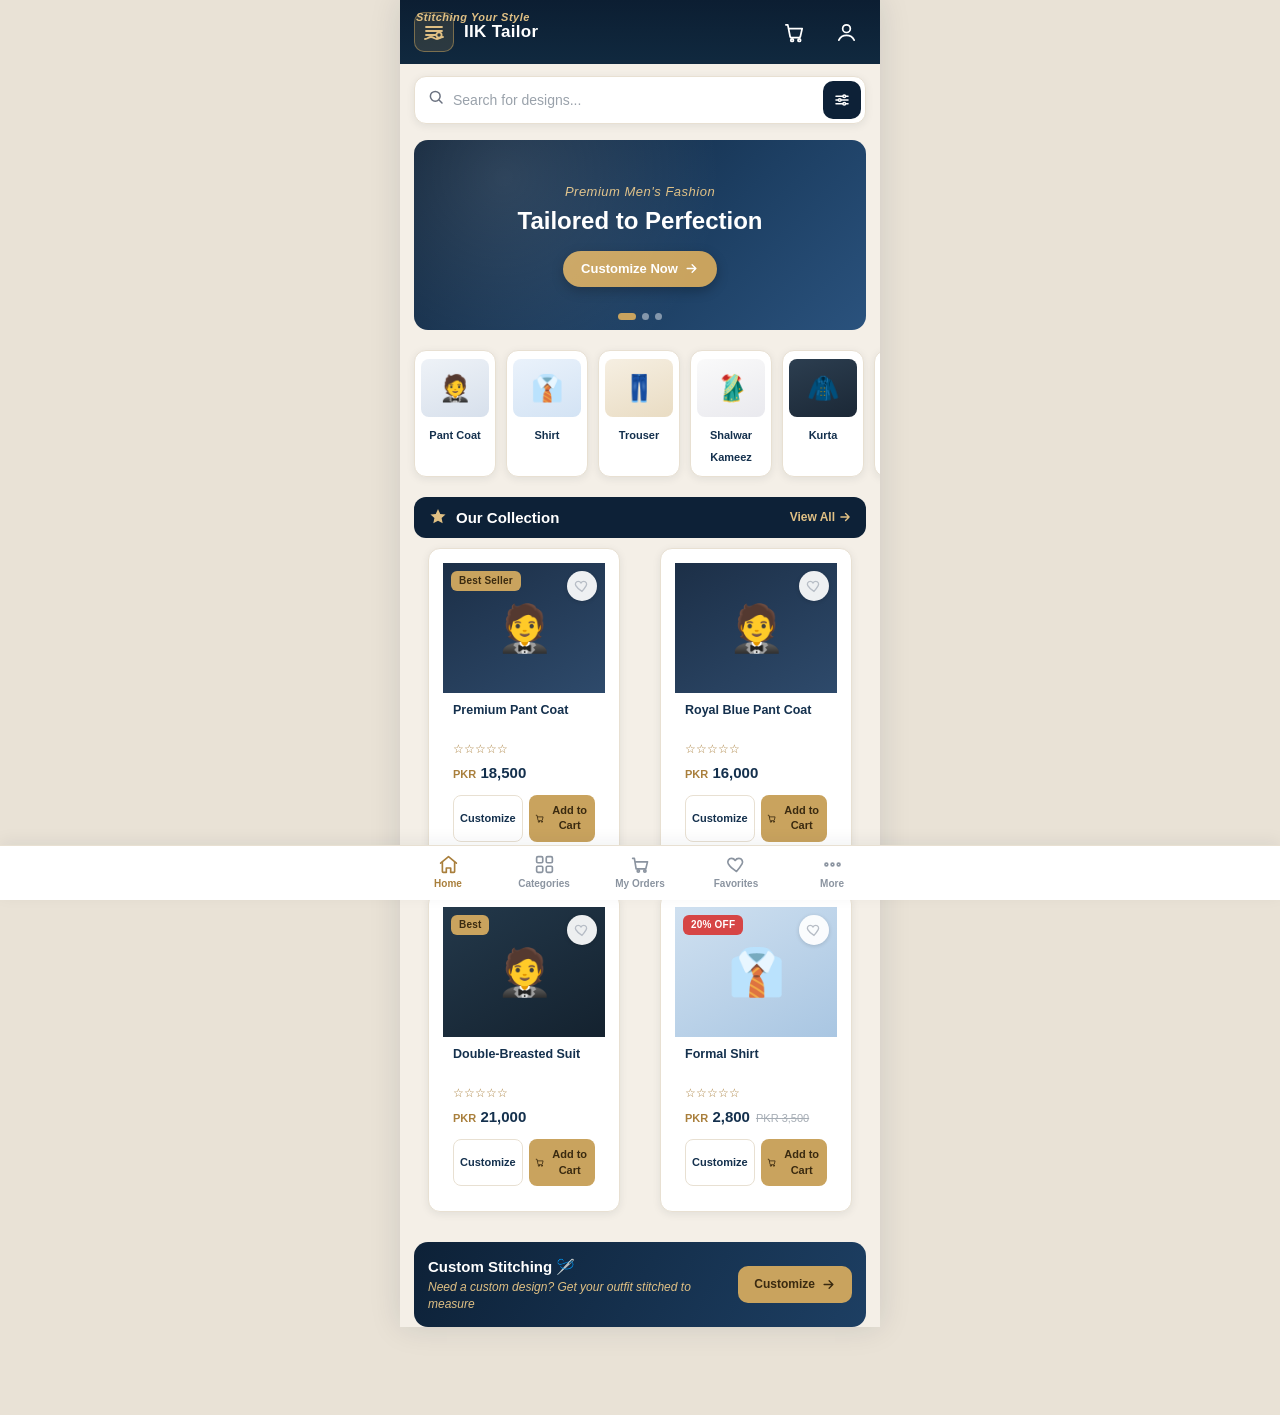
==== commit c1728f01: "Add search, promo codes, favorites-to-cart, reorder, and ratings - Functional product search (top se" ====
--- a/home.html
+++ b/home.html
@@ -119,6 +119,9 @@
     </section>
 
     <!-- Categories -->
+    <section class="view hidden" id="view-search"></section>
+
+    <!-- Categories -->
     <section class="view hidden" id="view-categories"></section>
 
     <!-- Product detail -->
--- a/css/home.css
+++ b/css/home.css
@@ -559,6 +559,7 @@
 
 /* ---------------- Sign in ---------------- */
 .login-wrap { min-height: 100vh; display: flex; flex-direction: column; justify-content: center; padding: 26px 18px; }
+.login-back { align-self: flex-start; background: var(--card); border: 1px solid var(--line); border-radius: 8px; padding: 7px 12px; font-size: 13px; font-weight: 700; color: var(--ink); margin-bottom: 12px; cursor: pointer; }
 .login-brand { text-align: center; margin-bottom: 20px; }
 .login-brand .name { display: block; font-size: 30px; font-weight: 800; color: var(--navy); font-family: Georgia, 'Times New Roman', serif; }
 .login-brand .tag { display: block; font-size: 12px; color: var(--gold-deep); font-weight: 700; letter-spacing: .12em; margin-top: 2px; }
@@ -572,5 +573,25 @@
 .lh { font-size: 16px; font-weight: 800; color: var(--ink); margin: 2px 0 12px; }
 .login-card .mf { margin-bottom: 12px; }
 .linkline { text-align: center; font-size: 12.5px; color: var(--ink-soft); margin: 12px 0 0; }
+.forgotline { margin: 8px 0 0; }
+.cart-auth-hint { font-size: 12px; color: var(--ink-soft); margin: 8px 0 0; text-align: center; }
+.cart-auth-hint b { color: var(--ink); }
+.measmodes { display: flex; gap: 6px; padding: 0 14px; flex-wrap: wrap; }
+.mchip { flex: 1; min-width: 30%; padding: 9px 6px; border-radius: 10px; font-size: 12px; font-weight: 700; background: var(--card); border: 1px solid var(--line); color: var(--ink); cursor: pointer; }
+.mchip.on { background: var(--gold); border-color: var(--gold-deep); color: #3a2a10; }
+.sum-row.total { border-top: 1px dashed var(--line); padding-top: 8px; margin-top: 4px; font-weight: 800; }
+
+/* ---------------- Ratings + promo ---------------- */
+.stars { color: var(--gold-deep); font-size: 12px; margin-top: 3px; }
+.stars span { color: var(--ink-soft); font-size: 11px; margin-left: 3px; }
+.stars.big { font-size: 16px; }
+.detail-rate { display: flex; align-items: center; gap: 8px; margin-top: 8px; }
+.detail-rate .avg { font-size: 12px; color: var(--ink-soft); }
+.rate-row { display: flex; align-items: center; gap: 4px; margin-top: 6px; }
+.rate-row .rlbl { font-size: 12px; color: var(--ink-soft); font-weight: 700; margin-right: 4px; }
+.star-btn { background: none; border: 0; font-size: 20px; color: var(--gold-deep); cursor: pointer; padding: 2px; }
+.promo-ok { margin-top: 8px; font-size: 12px; font-weight: 700; color: var(--ok, #15803d); }
+.sum-row.disc b { color: var(--ok, #15803d); }
+.reorder-btn { margin-top: 8px; }
 .link { background: none; border: 0; color: var(--ok, #15803d); font-weight: 700; font-size: 12.5px; padding: 0; }
 .login-foot { text-align: center; font-size: 12px; color: var(--ink-soft); margin-top: 18px; }
